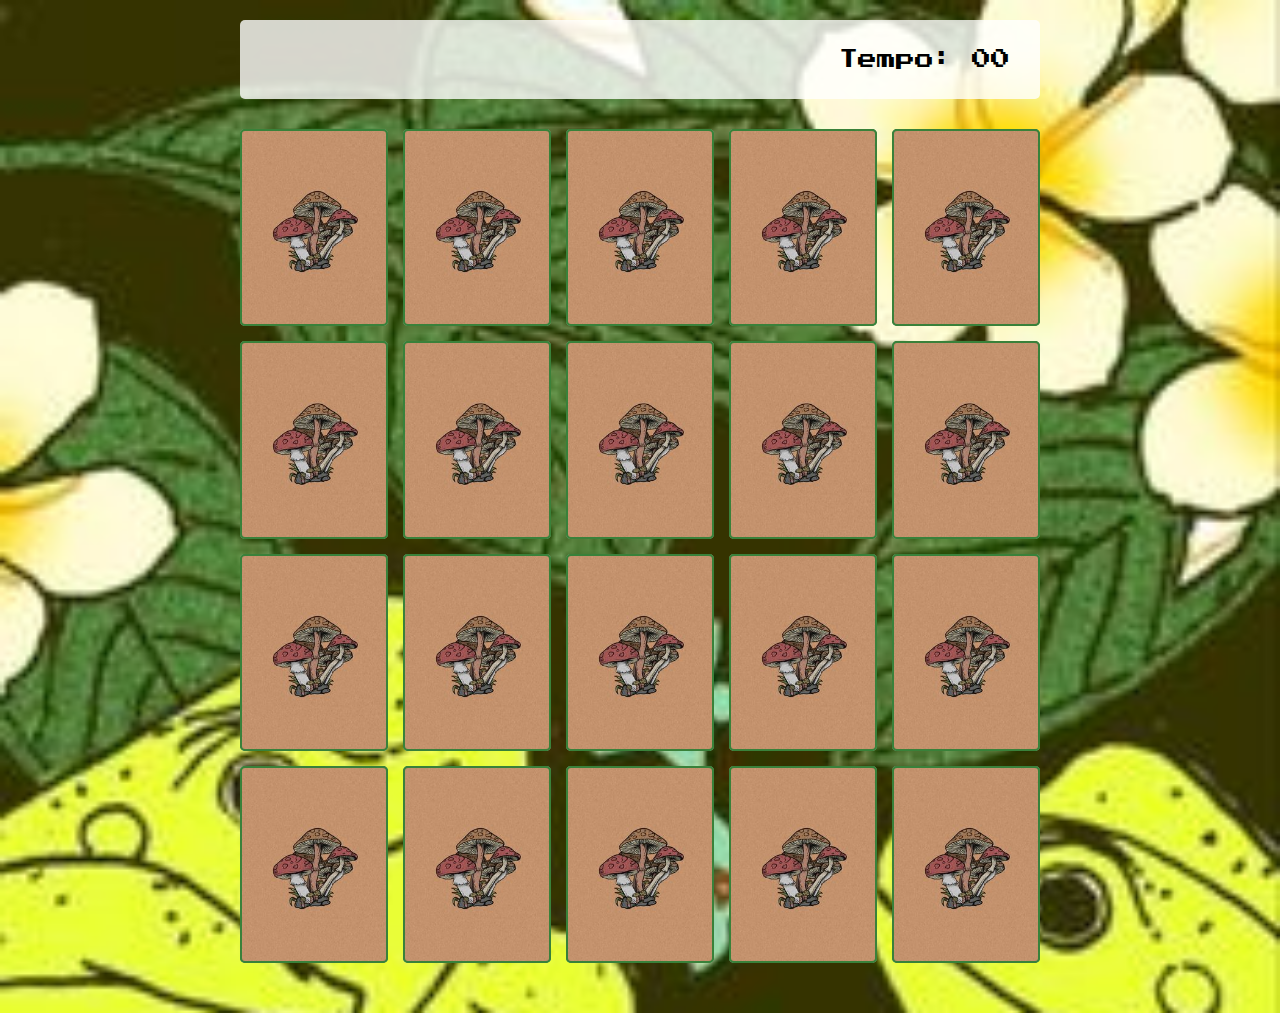
==== pages/game.html @ a7e1a692 "arrumando imagens" ====
<!DOCTYPE html>
<html lang="en">
<head>
  <meta charset="UTF-8">
  <meta name="viewport" content="width=device-width, initial-scale=1.0">

  <link rel="stylesheet" href="../css/reset.css">
  <link rel="stylesheet" href="../css/game.css">

  <script defer src="../js/game.js"></script>

  <title>Memory Game</title>
</head>
<body>

  <main>
    <header>
      <span class="player"></span>
      <span>Tempo: <span class="timer">00</span></span>
    </header>
  
    <div class="grid"></div>
  </main>

</body>
</html>
---- css/game.css ----
main {
    display: flex;
    flex-direction: column;
    width: 100%;
    background-image: url('../images/sapo.jpg');
    background-size: cover;
    min-height: 100vh;
    align-items: center;
    justify-content: center;
    padding: 20px 20px 50px;
  }
  header {
    display: flex;
    align-items: center;
    justify-content: space-between;
    background-color: rgba(255, 255, 255, 0.8);
    font-size: 1.2em;
    width: 100%;
    max-width: 800px;
    padding: 30px;
    margin: 0 0 30px;
    border-radius: 5px;
  }
  
  .grid {
    display: grid;
    grid-template-columns: repeat(5, 1fr);
    gap: 15px;
    width: 100%;
    max-width: 800px;
    margin: 0 auto;
  }
  
  .card {
    aspect-ratio: 3/4;
    width: 100%;
    border-radius: 5px;
    position: relative;
    transition: all 400ms ease;
    transform-style: preserve-3d;
    background-color: #ccc;
  }
  
  .face {
    width: 100%;
    height: 100%;
    position: absolute;
    background-size: cover;
    background-position: center;
    border: 2px solid #39813a;
    border-radius: 5px;
    transition: all 400ms ease;
  }
  
  .front {
    transform: rotateY(180deg);
  }
  
  .back {
    background-image: url('../images/cogumelo.jpg');
    backface-visibility: hidden;
  }
  
  .reveal-card {
    transform: rotateY(180deg);
  }
  
  .disabled-card {
    filter: saturate(0);
    opacity: 0.5;
  }
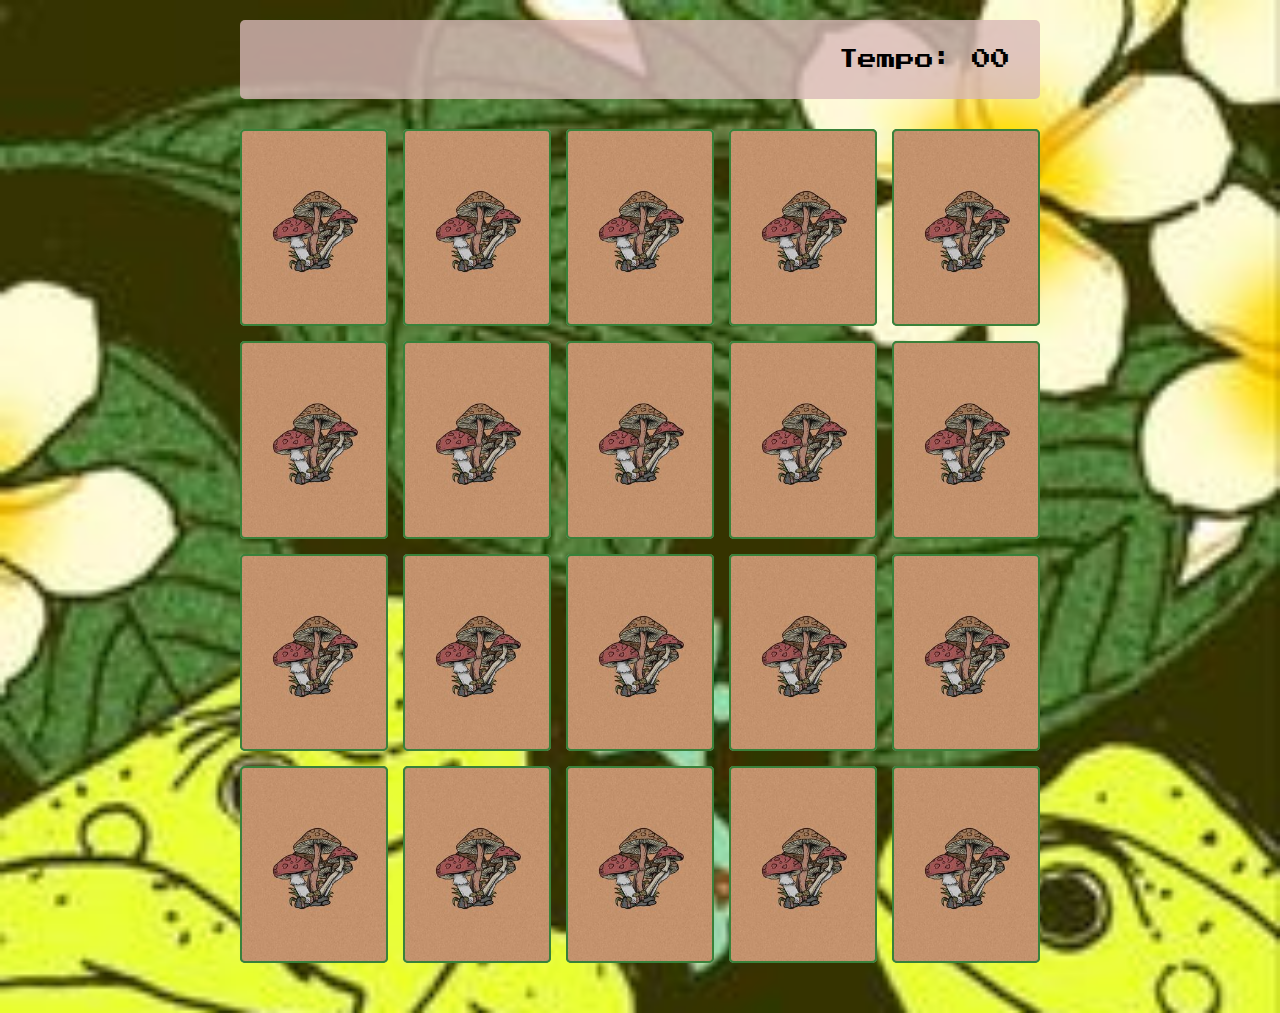
==== commit edee77a1: "colocando tituloo e timer" ====
--- a/pages/game.html
+++ b/pages/game.html
@@ -9,7 +9,7 @@
 
   <script defer src="../js/game.js"></script>
 
-  <title>Memory Game</title>
+  <title>Jogo de Memoria</title>
 </head>
 <body>
 
--- a/css/game.css
+++ b/css/game.css
@@ -13,7 +13,7 @@
     display: flex;
     align-items: center;
     justify-content: space-between;
-    background-color: rgba(255, 255, 255, 0.8);
+    background-color: rgba(216, 184, 184, 0.8);
     font-size: 1.2em;
     width: 100%;
     max-width: 800px;
